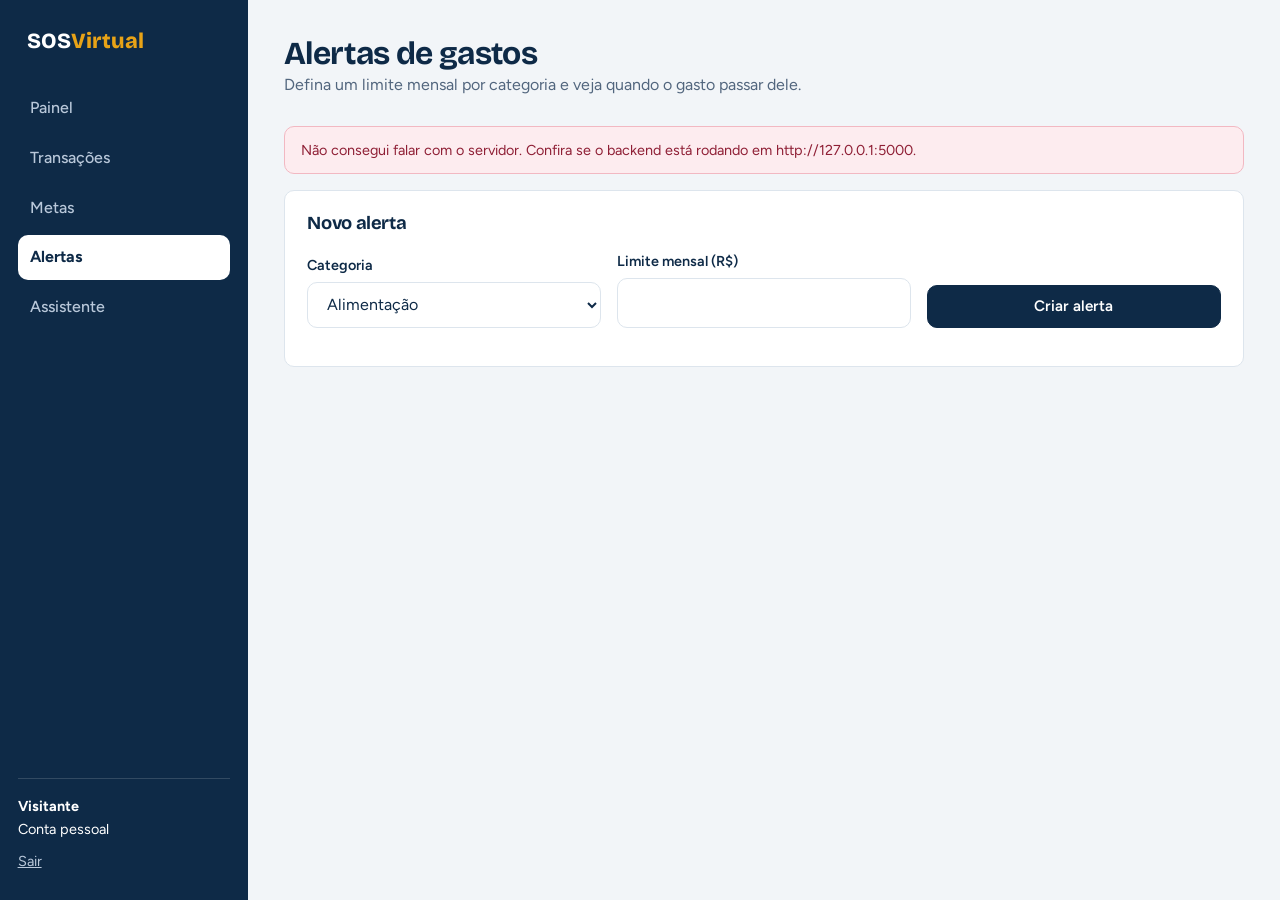
==== sos_virtual_frontend/alertas.html @ 7659a2b2 "feat: atualiza paginas e adiciona novos arquivos do front-end" ====
<!DOCTYPE html>
<html lang="pt-br"><head><meta charset="UTF-8">
<meta name="viewport" content="width=device-width, initial-scale=1">
<link rel="preconnect" href="https://fonts.googleapis.com">
<link href="https://fonts.googleapis.com/css2?family=Bricolage+Grotesque:wght@600;800&family=Figtree:wght@400;500;600&display=swap" rel="stylesheet">
<link rel="stylesheet" href="css/estilo.css">
<title>Alertas — SOS Virtual</title></head>
<body data-pagina="alertas">
<div class="app"><aside id="menu"></aside>
<main class="conteudo">
  <header><h1>Alertas de gastos</h1><p>Defina um limite mensal por categoria e veja quando o gasto passar dele.</p></header>
  <div id="msg" class="aviso erro" hidden role="alert"></div>
  <section class="painel"><h2>Novo alerta</h2>
    <form id="form" class="form-grid">
      <div class="campo"><label for="categoria">Categoria</label><select id="categoria"></select></div>
      <div class="campo"><label for="limite">Limite mensal (R$)</label><input type="number" id="limite" step="0.01" min="1" required></div>
      <div class="campo"><button class="btn" type="submit" style="width:100%">Criar alerta</button></div>
    </form>
  </section>
  <section><div class="cartoes" id="lista"></div></section>
</main></div>
<script src="js/app.js"></script>
<script>
const CATS=['Alimentação','Transporte','Saúde','Educação','Lazer','Moradia','Vestuário','Investimentos','Outros'];
categoria.innerHTML=CATS.map(c=>'<option>'+c+'</option>').join('');
async function carregar(){
  try{
    aviso('msg');
    const a=await api('/alertas');
    lista.innerHTML=a.length?a.map(x=>{const pct=Math.min(x.gasto_atual/x.limite*100,100);return '<div class="painel"><div class="linha"><h3>'+esc(x.categoria)+'</h3><b class="'+(x.disparado?'neg':'pos')+'">'+(x.disparado?'Limite ultrapassado':'Dentro do limite')+'</b></div>'+
      '<div class="linha" style="margin-top:.8rem"><span>'+brl(x.gasto_atual)+'</span><span class="rot">limite '+brl(x.limite)+'</span></div><div class="barra'+(x.disparado?' perigo':'')+'"><i style="width:'+pct+'%"></i></div>'+
      '<div class="acoes-linha"><button class="btn sec peq" data-tog="'+x.id+'" data-ativo="'+x.ativo+'">'+(x.ativo?'Desativar':'Ativar')+'</button><button class="btn perigo peq" data-del="'+x.id+'">Excluir</button></div></div>';}).join(''):'<p class="vazio">Nenhum alerta ainda. Crie um acima para acompanhar uma categoria.</p>';
  }catch(e){aviso('msg',msgErro(e),'erro');}
}
form.addEventListener('submit',async e=>{
  e.preventDefault();
  try{await api('/alertas',{method:'POST',body:JSON.stringify({categoria:categoria.value,limite:parseFloat(limite.value)})});form.reset();carregar();}
  catch(err){aviso('msg',msgErro(err),'erro');}
});
lista.addEventListener('click',async e=>{
  const t=e.target.dataset;
  try{
    if(t.tog){await api('/alertas/'+t.tog,{method:'PUT',body:JSON.stringify({ativo:t.ativo!=='true'})});carregar();}
    else if(t.del&&confirm('Excluir este alerta?')){await api('/alertas/'+t.del,{method:'DELETE'});carregar();}
  }catch(err){aviso('msg',msgErro(err),'erro');}
});
carregar();
</script></body></html>
---- sos_virtual_frontend/css/estilo.css ----
/* SOS Virtual — design system compartilhado. Cada página só precisa de <link rel="stylesheet" href="css/estilo.css"> */
:root{
  --bg:#F2F5F8; --surface:#fff; --ink:#0E2A47; --ink2:#52667E; --line:#DDE5ED;
  --brand:#0E2A47; --brand2:#1C4A7A; --pos:#12805C; --neg:#D2415A; --gold:#E8A317;
  --r:10px; --fh:'Bricolage Grotesque',system-ui,sans-serif; --fb:'Figtree',system-ui,sans-serif;
}
*,*::before,*::after{box-sizing:border-box;margin:0;padding:0}
body{background:var(--bg);color:var(--ink);font:400 16px/1.55 var(--fb)}
h1,h2,h3{font-family:var(--fh);letter-spacing:-.02em;line-height:1.15}
a{color:var(--brand2)}
:focus-visible{outline:3px solid var(--gold);outline-offset:2px}

/* botões e formulários */
.btn{display:inline-block;padding:.7rem 1.3rem;border-radius:var(--r);border:1.5px solid var(--brand);background:var(--brand);color:#fff;font:600 .95rem var(--fb);text-decoration:none;cursor:pointer}
.btn:hover{background:var(--brand2);border-color:var(--brand2)}
.btn.sec{background:transparent;color:var(--brand)}
.btn.sec:hover{background:var(--brand);color:#fff}
.campo{margin-bottom:1rem}
.campo label{display:block;font-weight:600;font-size:.9rem;margin-bottom:.35rem}
.campo input,.campo select{width:100%;padding:.7rem .9rem;border:1.5px solid var(--line);border-radius:var(--r);background:#fff;font:inherit;color:var(--ink)}
.campo input:focus,.campo select:focus{border-color:var(--brand2);outline:none;box-shadow:0 0 0 3px rgba(28,74,122,.15)}
.aviso{padding:.75rem 1rem;border-radius:var(--r);font-size:.9rem;margin-bottom:1rem;background:#FFF6E0;border:1px solid #F1D48A}
.aviso.erro{background:#FDECEF;border-color:#F2B8C2;color:#8F1F35}

/* estrutura do app (páginas logadas) */
.app{display:grid;grid-template-columns:248px 1fr;min-height:100vh}
.side{background:var(--brand);color:#fff;padding:1.75rem 1.1rem;position:sticky;top:0;height:100vh;display:flex;flex-direction:column;gap:.25rem}
.logo{font:800 1.35rem var(--fh);color:#fff;text-decoration:none;margin:0 .6rem 1.75rem}
.logo i{font-style:normal;color:var(--gold)}
.side a.nav{display:flex;gap:.7rem;align-items:center;padding:.65rem .75rem;border-radius:var(--r);color:#B9C8DA;text-decoration:none;font-weight:500}
.side a.nav:hover{background:rgba(255,255,255,.08);color:#fff}
.side a.nav.ativo{background:#fff;color:var(--brand);font-weight:700}
.side .rodape{margin-top:auto;border-top:1px solid rgba(255,255,255,.15);padding-top:1rem;font-size:.9rem}
.side .rodape b{display:block;color:#fff}
.side .rodape button{margin-top:.6rem;background:none;border:0;color:#B9C8DA;font:inherit;cursor:pointer;padding:0;text-decoration:underline}
.conteudo{padding:2.25rem;max-width:1100px;width:100%}
.conteudo>header{margin-bottom:1.75rem}
.conteudo>header p{color:var(--ink2)}

/* componentes */
.grid{display:grid;gap:1rem;grid-template-columns:repeat(auto-fit,minmax(210px,1fr));margin-bottom:1.5rem}
.painel{background:var(--surface);border:1px solid var(--line);border-radius:var(--r);padding:1.4rem;margin-bottom:1.5rem}
.painel h2{font-size:1.15rem;margin-bottom:1rem}
.num{font:700 1.9rem var(--fh);letter-spacing:-.03em}
.rot{color:var(--ink2);font-size:.88rem}
.pos{color:var(--pos)}.neg{color:var(--neg)}
.duas{display:grid;gap:1.5rem;grid-template-columns:1fr 1fr}
table{width:100%;border-collapse:collapse;font-size:.92rem}
th{text-align:left;color:var(--ink2);font-weight:600;padding:.4rem .5rem;border-bottom:1px solid var(--line)}
td{padding:.7rem .5rem;border-bottom:1px solid var(--line)}
tr:last-child td{border-bottom:0}
.barra{height:8px;background:var(--line);border-radius:9px;overflow:hidden;margin:.3rem 0 1rem}
.barra i{display:block;height:100%;background:var(--brand2);border-radius:9px}
.barra.meta i{background:var(--pos)}
.linha{display:flex;justify-content:space-between;gap:1rem;font-size:.92rem}
#grafo{height:240px;border:1.5px dashed var(--line);border-radius:var(--r);display:grid;place-items:center;color:var(--ink2);text-align:center;padding:1rem}

@media(max-width:820px){
  .app{grid-template-columns:1fr}
  .side{position:static;height:auto;flex-direction:row;flex-wrap:wrap;align-items:center;padding:.75rem}
  .logo{margin:0 auto 0 .4rem}.side .rodape{display:none}
  .conteudo{padding:1.25rem}.duas{grid-template-columns:1fr}
}
@media(prefers-reduced-motion:reduce){*{transition:none!important;animation:none!important}}

/* ===== extras (formulários, chat, abas no celular) ===== */
.form-grid{display:grid;gap:0 1rem;grid-template-columns:repeat(auto-fit,minmax(200px,1fr));align-items:end}
.form-grid .campo.larga{grid-column:1/-1}
.btn.peq{padding:.4rem .85rem;font-size:.85rem}
.btn.perigo{background:transparent;color:var(--neg);border-color:var(--neg)}
.btn.perigo:hover{background:var(--neg);color:#fff}
.cartoes{display:grid;gap:1rem;grid-template-columns:repeat(auto-fill,minmax(290px,1fr))}
.cartoes .painel{margin:0}
.cartoes h3{font-size:1.05rem}
.acoes-linha{display:flex;gap:.5rem;margin-top:.5rem}
.acoes-linha input{flex:1;min-width:0;padding:.4rem .7rem;border:1.5px solid var(--line);border-radius:var(--r);font:inherit}
.barra.perigo i{background:var(--neg)}
.filtro{display:flex;justify-content:space-between;align-items:center;gap:1rem;flex-wrap:wrap;margin-bottom:1rem}
.filtro h2{margin:0}.filtro input{padding:.5rem .7rem;border:1.5px solid var(--line);border-radius:var(--r);font:inherit}
.vazio{color:var(--ink2);padding:1.5rem 0;text-align:center}
.caixa{width:100%;max-width:440px;margin:0 auto}
.caixa .logo{display:block;color:var(--brand);margin:0 0 1.5rem}.caixa .logo i{color:var(--brand2)}
.caixa form{background:var(--surface);border:1px solid var(--line);border-radius:var(--r);padding:2rem}
.caixa .btn{width:100%}.caixa .sub{color:var(--ink2);margin-bottom:1.5rem}
.caixa .troca{text-align:center;margin-top:1.1rem;color:var(--ink2);font-size:.92rem}
.forca{height:4px;background:var(--line);border-radius:4px;margin-top:.4rem;overflow:hidden}.forca i{display:block;height:100%;width:0;background:var(--neg);transition:width .2s,background .2s}
.chat{display:flex;flex-direction:column;height:calc(100vh - 11rem);min-height:380px;padding:0;overflow:hidden}
.msgs{flex:1;overflow-y:auto;padding:1.25rem;display:flex;flex-direction:column;gap:.7rem}
.msg{max-width:78%;padding:.7rem 1rem;border-radius:14px;white-space:pre-wrap;overflow-wrap:anywhere}
.msg.ia{background:var(--bg);border-bottom-left-radius:4px}
.msg.eu{background:var(--brand);color:#fff;align-self:flex-end;border-bottom-right-radius:4px}
.sugestoes{display:flex;flex-wrap:wrap;gap:.5rem;padding:0 1.25rem .75rem}
.sugestoes button{background:#fff;border:1.5px solid var(--line);border-radius:99px;padding:.35rem .9rem;font:inherit;font-size:.88rem;cursor:pointer;color:var(--ink)}
.sugestoes button:hover{border-color:var(--brand2)}
.entrada{display:flex;gap:.6rem;padding:1rem;border-top:1px solid var(--line)}
.entrada textarea{flex:1;resize:none;padding:.65rem .9rem;border:1.5px solid var(--line);border-radius:var(--r);font:inherit}
@media(max-width:820px){
  .side{position:fixed;top:auto;bottom:0;left:0;right:0;z-index:20;flex-direction:row;flex-wrap:nowrap;justify-content:space-around;padding:.35rem;gap:0;border-top:1px solid rgba(255,255,255,.15)}
  .side .logo{display:none}
  .side a.nav{flex:1;justify-content:center;text-align:center;font-size:.74rem;padding:.65rem .2rem}
  .conteudo{padding-bottom:5.5rem}
  .chat{height:calc(100vh - 14rem)}.msg{max-width:90%}
}
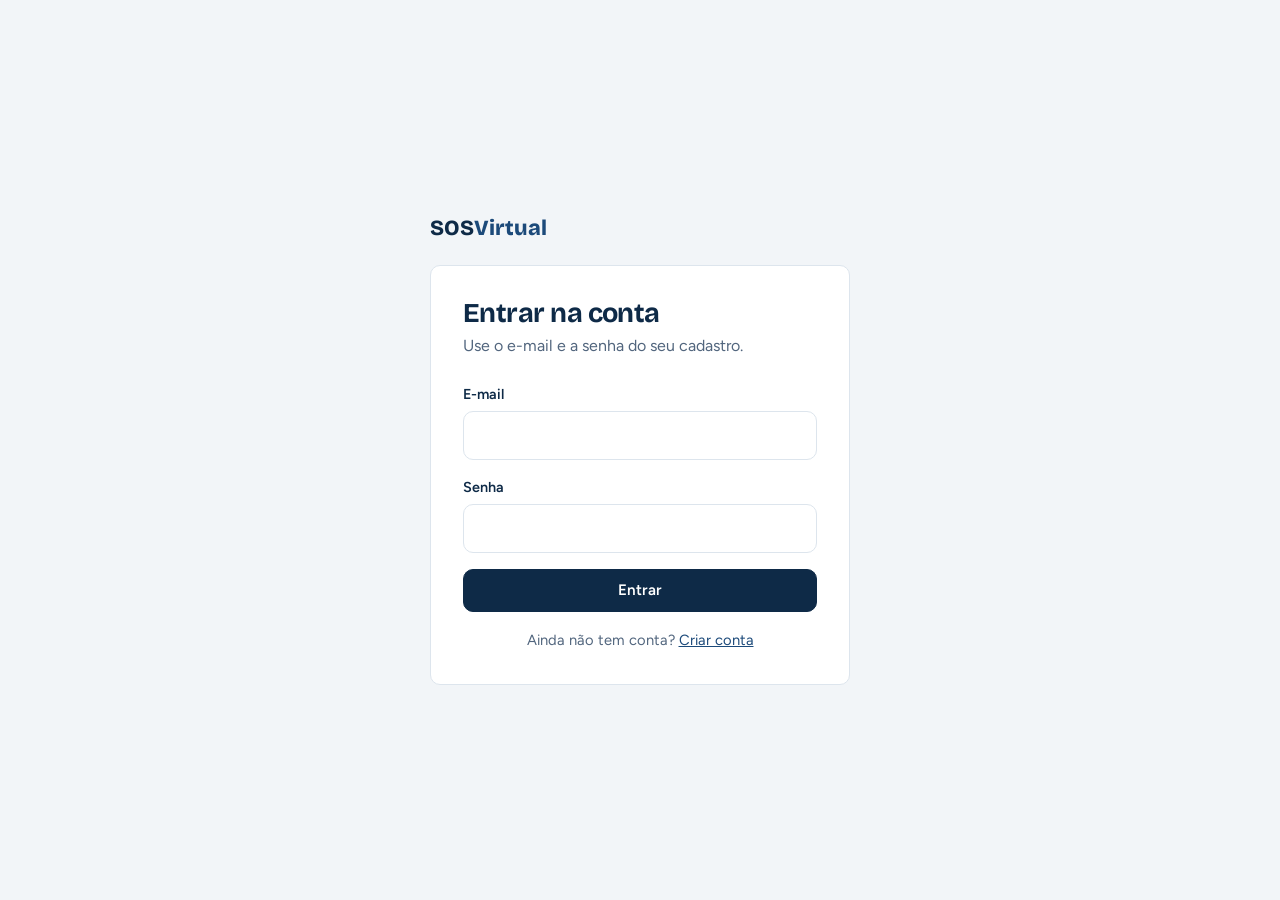
==== commit ec0fafe4: "feat(front): privacidade, preconnect, favicon, login/cadastro mais robustos" ====
--- a/sos_virtual_frontend/alertas.html
+++ b/sos_virtual_frontend/alertas.html
@@ -1,7 +1,10 @@
 <!DOCTYPE html>
 <html lang="pt-br"><head><meta charset="UTF-8">
 <meta name="viewport" content="width=device-width, initial-scale=1">
+<meta name="description" content="SOS Virtual: suas finanças pessoais em um só lugar.">
+<link rel="icon" href="data:image/svg+xml,%3Csvg xmlns='http://www.w3.org/2000/svg' viewBox='0 0 32 32'%3E%3Crect width='32' height='32' rx='8' fill='%230E2A47'/%3E%3Ctext x='16' y='22' font-size='18' font-family='sans-serif' font-weight='700' text-anchor='middle' fill='%23fff'%3ES%3C/text%3E%3C/svg%3E">
 <link rel="preconnect" href="https://fonts.googleapis.com">
+<link rel="preconnect" href="https://fonts.gstatic.com" crossorigin>
 <link href="https://fonts.googleapis.com/css2?family=Bricolage+Grotesque:wght@600;800&family=Figtree:wght@400;500;600&display=swap" rel="stylesheet">
 <link rel="stylesheet" href="css/estilo.css">
 <title>Alertas — SOS Virtual</title></head>
--- a/sos_virtual_frontend/css/estilo.css
+++ b/sos_virtual_frontend/css/estilo.css
@@ -33,7 +33,7 @@
 .side .rodape{margin-top:auto;border-top:1px solid rgba(255,255,255,.15);padding-top:1rem;font-size:.9rem}
 .side .rodape b{display:block;color:#fff}
 .side .rodape button{margin-top:.6rem;background:none;border:0;color:#B9C8DA;font:inherit;cursor:pointer;padding:0;text-decoration:underline}
-.conteudo{padding:2.25rem;max-width:1100px;width:100%}
+.conteudo{padding:2.25rem clamp(1.25rem,3vw,3rem);max-width:1700px;width:100%}
 .conteudo>header{margin-bottom:1.75rem}
 .conteudo>header p{color:var(--ink2)}
 
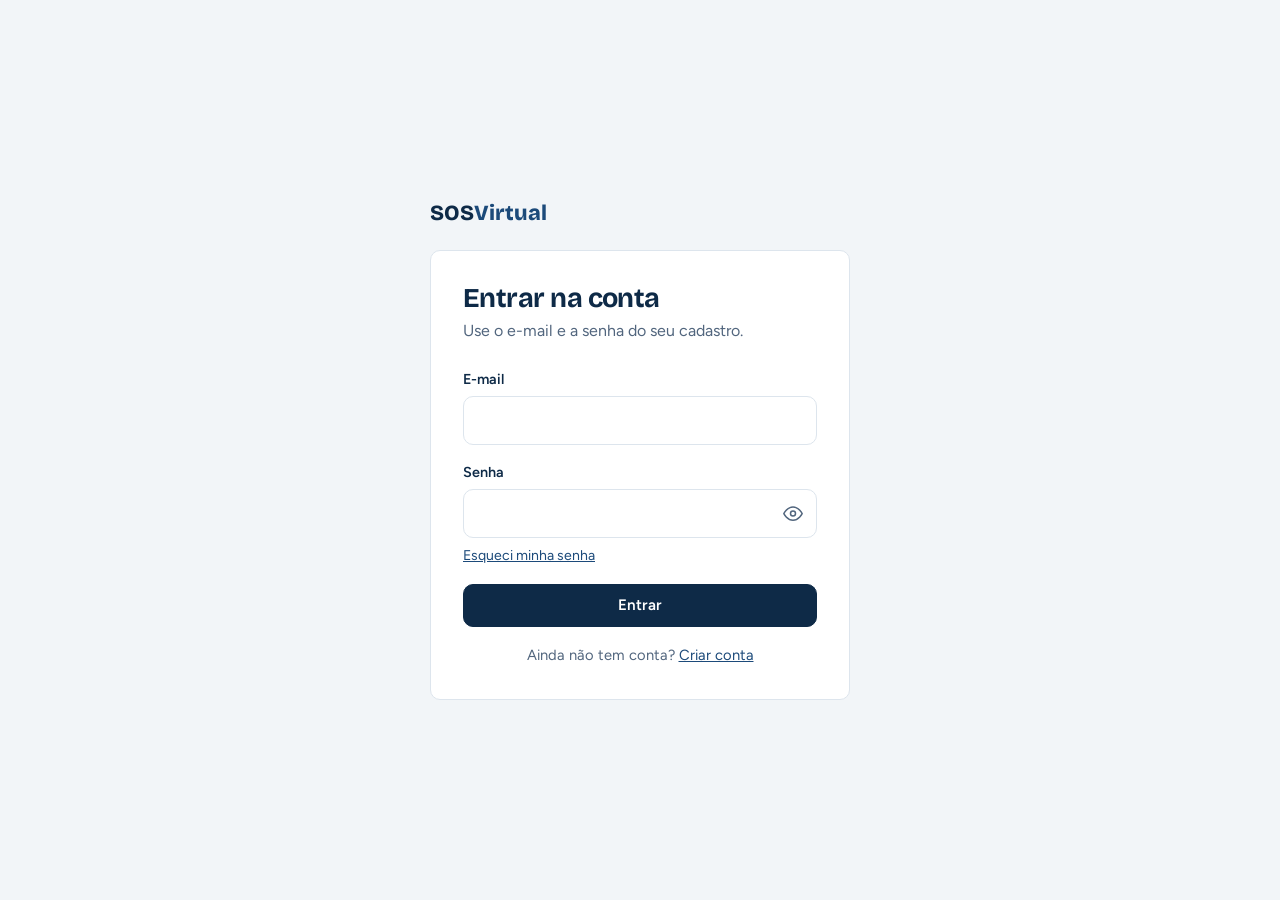
==== commit 8f25e592: "Parcelas manuais com juros, detalhe no painel, pop-up de alertas, categoria Restaurante e página ini" ====
--- a/sos_virtual_frontend/alertas.html
+++ b/sos_virtual_frontend/alertas.html
@@ -11,7 +11,7 @@
 <body data-pagina="alertas">
 <div class="app"><aside id="menu"></aside>
 <main class="conteudo">
-  <header><h1>Alertas de gastos</h1><p>Defina um limite mensal por categoria e veja quando o gasto passar dele.</p></header>
+  <header><h1>Alertas de gastos</h1><p>Defina um limite mensal por categoria. Quando um gasto passar do limite, um aviso aparece na tela na hora.</p></header>
   <div id="msg" class="aviso erro" hidden role="alert"></div>
   <section class="painel"><h2>Novo alerta</h2>
     <form id="form" class="form-grid">
@@ -24,7 +24,7 @@
 </main></div>
 <script src="js/app.js"></script>
 <script>
-const CATS=['Alimentação','Transporte','Saúde','Educação','Lazer','Moradia','Vestuário','Investimentos','Outros'];
+const CATS=['Alimentação','Restaurante','Transporte','Saúde','Educação','Lazer','Moradia','Vestuário','Investimentos','Outros'];
 categoria.innerHTML=CATS.map(c=>'<option>'+c+'</option>').join('');
 async function carregar(){
   try{
